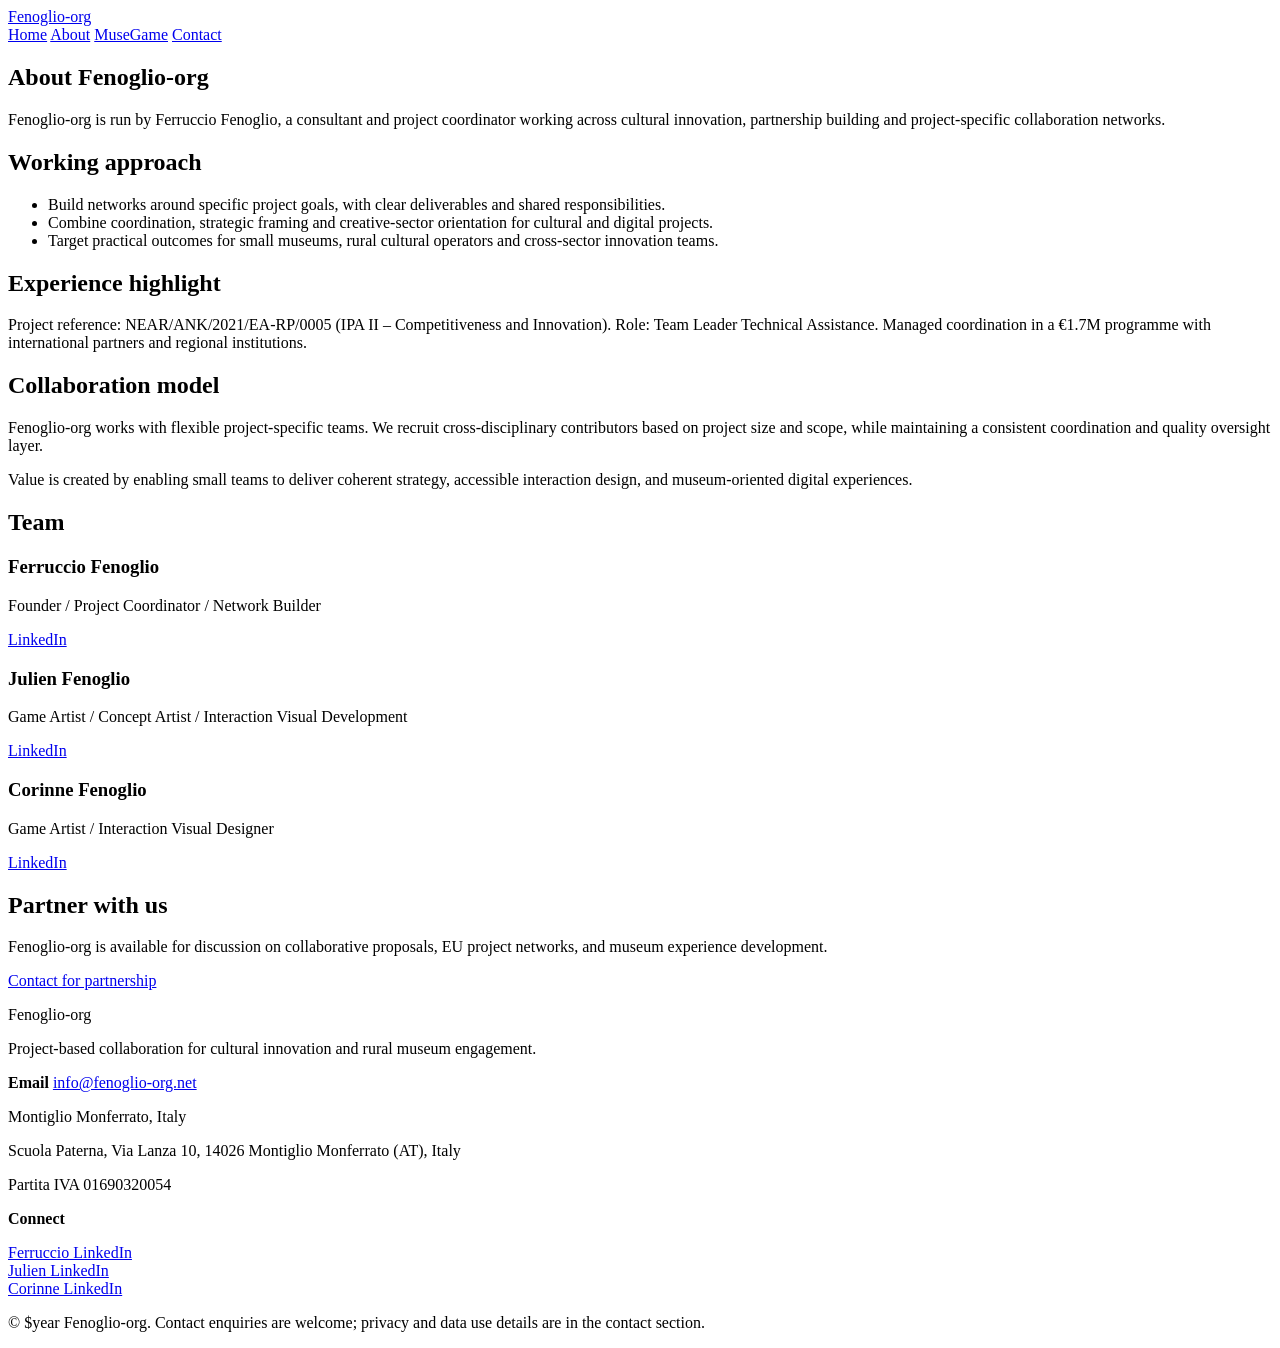
==== about.html @ e25b015b "site creation" ====
﻿<!doctype html>
<html lang="en">
<head>
  <meta charset="utf-8">
  <meta name="viewport" content="width=device-width, initial-scale=1"> 
  <title>About | Fenoglio-org</title>
  <meta name="description" content="About Ferruccio Fenoglio and the Fenoglio-org collaboration model for EU cultural innovation, rural museums and digital interaction." />
  <link rel="canonical" href="https://fenoglio-org.net/about.html" />
  <meta property="og:type" content="website" />
  <meta property="og:title" content="About | Fenoglio-org" />
  <meta property="og:description" content="Learn how Fenoglio-org coordinates networks for culture, creative industries and EU project collaboration." />
  <meta property="og:url" content="https://fenoglio-org.net/about.html" />
  <meta property="og:image" content="https://fenoglio-org.net/assets/img/og-image-placeholder.png" />
  <link rel="icon" href="/assets/img/favicon-placeholder.ico" />
  <link rel="stylesheet" href="/assets/css/style.css" />
</head>
<body>
  <header class="site-header" role="banner">
    <div class="container header-inner">
      <a class="brand" href="/">Fenoglio-org</a>
      <nav class="main-nav" aria-label="Main navigation">
        <a href="/">Home</a>
        <a href="/about.html">About</a>
        <a href="/musegame.html">MuseGame</a>
        <a href="/contact.html" class="btn-secondary">Contact</a>
      </nav>
    </div>
  </header>
  <main id="content">
    <section class="section intro" aria-labelledby="about-title">
      <div class="container">
        <h1 id="about-title">About Fenoglio-org</h1>
        <p>Fenoglio-org is run by Ferruccio Fenoglio, a consultant and project coordinator working across cultural innovation, partnership building and project-specific collaboration networks.</p>
      </div>
    </section>

    <section class="section" aria-labelledby="approach">
      <div class="container">
        <h2 id="approach">Working approach</h2>
        <ul>
          <li>Build networks around specific project goals, with clear deliverables and shared responsibilities.</li>
          <li>Combine coordination, strategic framing and creative-sector orientation for cultural and digital projects.</li>
          <li>Target practical outcomes for small museums, rural cultural operators and cross-sector innovation teams.</li>
        </ul>
      </div>
    </section>

    <section class="section" aria-labelledby="experience-highlight">
      <div class="container">
        <h2 id="experience-highlight">Experience highlight</h2>
        <p>Project reference: NEAR/ANK/2021/EA-RP/0005 (IPA II – Competitiveness and Innovation). Role: Team Leader Technical Assistance. Managed coordination in a €1.7M programme with international partners and regional institutions.</p>
      </div>
    </section>

    <section class="section" aria-labelledby="collaboration-model">
      <div class="container">
        <h2 id="collaboration-model">Collaboration model</h2>
        <p>Fenoglio-org works with flexible project-specific teams. We recruit cross-disciplinary contributors based on project size and scope, while maintaining a consistent coordination and quality oversight layer.</p>
        <p>Value is created by enabling small teams to deliver coherent strategy, accessible interaction design, and museum-oriented digital experiences.</p>
      </div>
    </section>

    <section class="section team" aria-labelledby="team-about">
      <div class="container">
        <h2 id="team-about">Team</h2>
        <div class="cards">
          <article class="card"><h3>Ferruccio Fenoglio</h3><p>Founder / Project Coordinator / Network Builder</p><a href="https://www.linkedin.com/in/ferrucciofenoglio/" target="_blank" rel="noopener">LinkedIn</a></article>
          <article class="card"><h3>Julien Fenoglio</h3><p>Game Artist / Concept Artist / Interaction Visual Development</p><a href="https://www.linkedin.com/in/julfenart" target="_blank" rel="noopener">LinkedIn</a></article>
          <article class="card"><h3>Corinne Fenoglio</h3><p>Game Artist / Interaction Visual Designer</p><a href="https://www.linkedin.com/in/corinne-fenoglio-b84588133/" target="_blank" rel="noopener">LinkedIn</a></article>
        </div>
      </div>
    </section>

    <section class="section cta-end" aria-labelledby="contact-cta-about">
      <div class="container">
        <h2 id="contact-cta-about">Partner with us</h2>
        <p>Fenoglio-org is available for discussion on collaborative proposals, EU project networks, and museum experience development.</p>
        <a class="btn btn-primary" href="/contact.html">Contact for partnership</a>
      </div>
    </section>
  </main>

  <footer class="site-footer" role="contentinfo">
    <div class="container footer-grid">
      <div><p class="brand-footer">Fenoglio-org</p><p>Project-based collaboration for cultural innovation and rural museum engagement.</p></div>
      <div><p><strong>Email</strong> <a href="mailto:info@fenoglio-org.net">info@fenoglio-org.net</a></p><p>Montiglio Monferrato, Italy</p><p>Scuola Paterna, Via Lanza 10, 14026 Montiglio Monferrato (AT), Italy</p><p>Partita IVA 01690320054</p></div>
      <div><p><strong>Connect</strong></p><a href="https://www.linkedin.com/in/ferrucciofenoglio/" target="_blank" rel="noopener">Ferruccio LinkedIn</a><br><a href="https://www.linkedin.com/in/julfenart" target="_blank" rel="noopener">Julien LinkedIn</a><br><a href="https://www.linkedin.com/in/corinne-fenoglio-b84588133/" target="_blank" rel="noopener">Corinne LinkedIn</a></div>
    </div>
    <p class="copyright">© $year Fenoglio-org. Contact enquiries are welcome; privacy and data use details are in the contact section.</p>
  </footer>
  <script src="/assets/js/main.js" defer></script>
</body>
</html>
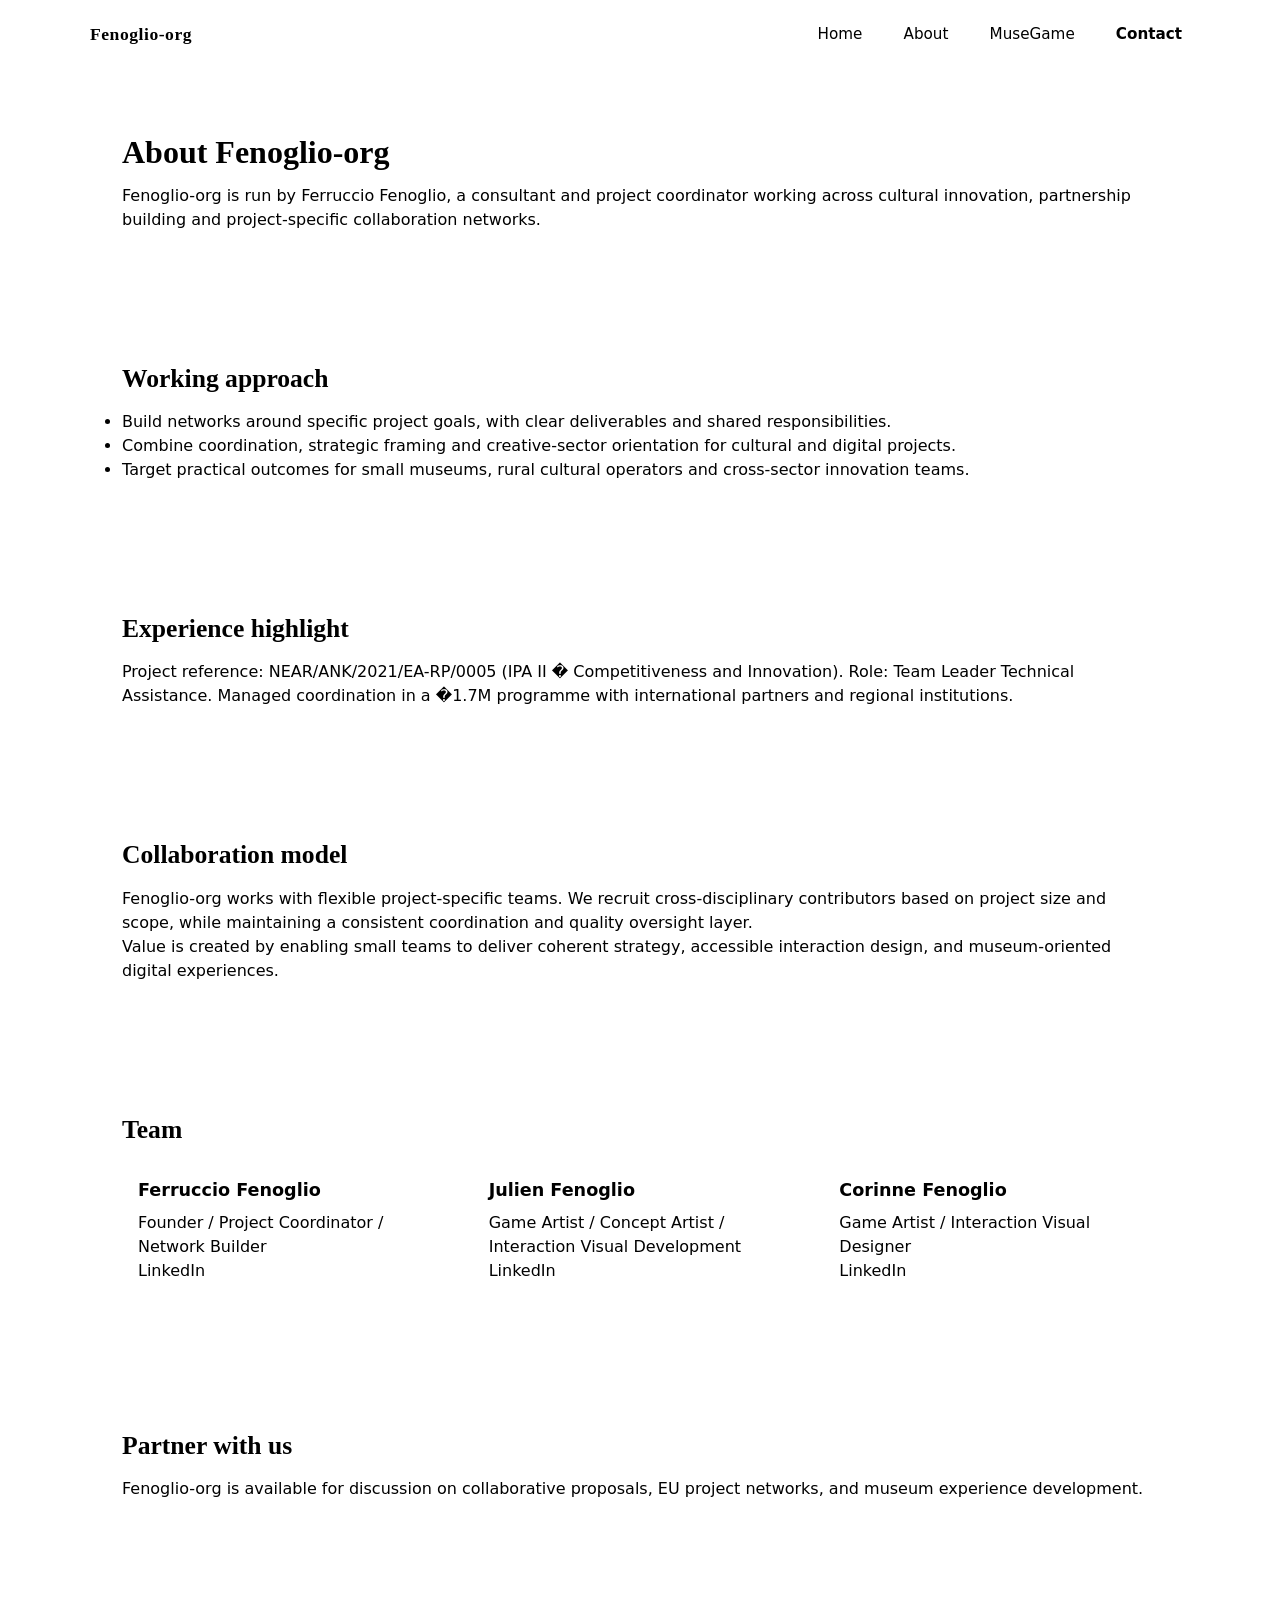
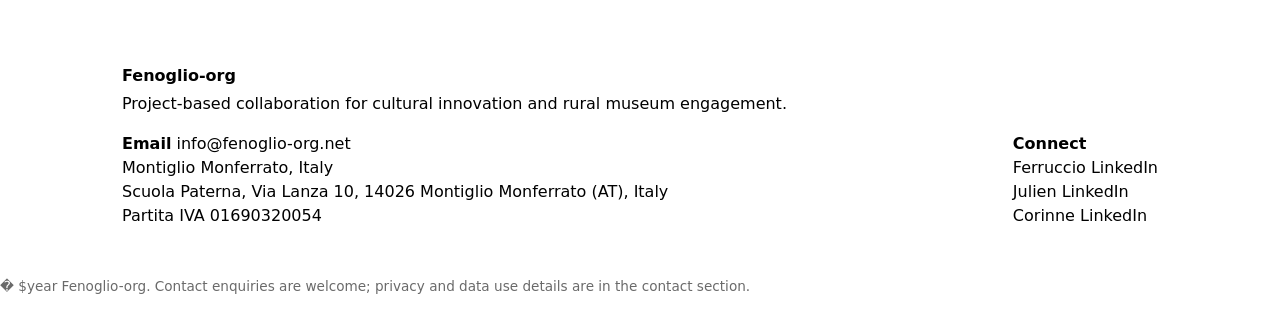
==== commit 2483aece: "corrected style issues" ====
--- a/about.html
+++ b/about.html
@@ -1,4 +1,4 @@
-﻿<!doctype html>
+<!doctype html>
 <html lang="en">
 <head>
   <meta charset="utf-8">
@@ -12,7 +12,7 @@
   <meta property="og:url" content="https://fenoglio-org.net/about.html" />
   <meta property="og:image" content="https://fenoglio-org.net/assets/img/og-image-placeholder.png" />
   <link rel="icon" href="/assets/img/favicon-placeholder.ico" />
-  <link rel="stylesheet" href="/assets/css/style.css" />
+  <link rel="stylesheet" href="assets/css/style.css" />
 </head>
 <body>
   <header class="site-header" role="banner">
@@ -48,7 +48,7 @@
     <section class="section" aria-labelledby="experience-highlight">
       <div class="container">
         <h2 id="experience-highlight">Experience highlight</h2>
-        <p>Project reference: NEAR/ANK/2021/EA-RP/0005 (IPA II – Competitiveness and Innovation). Role: Team Leader Technical Assistance. Managed coordination in a €1.7M programme with international partners and regional institutions.</p>
+        <p>Project reference: NEAR/ANK/2021/EA-RP/0005 (IPA II � Competitiveness and Innovation). Role: Team Leader Technical Assistance. Managed coordination in a �1.7M programme with international partners and regional institutions.</p>
       </div>
     </section>
 
@@ -86,8 +86,8 @@
       <div><p><strong>Email</strong> <a href="mailto:info@fenoglio-org.net">info@fenoglio-org.net</a></p><p>Montiglio Monferrato, Italy</p><p>Scuola Paterna, Via Lanza 10, 14026 Montiglio Monferrato (AT), Italy</p><p>Partita IVA 01690320054</p></div>
       <div><p><strong>Connect</strong></p><a href="https://www.linkedin.com/in/ferrucciofenoglio/" target="_blank" rel="noopener">Ferruccio LinkedIn</a><br><a href="https://www.linkedin.com/in/julfenart" target="_blank" rel="noopener">Julien LinkedIn</a><br><a href="https://www.linkedin.com/in/corinne-fenoglio-b84588133/" target="_blank" rel="noopener">Corinne LinkedIn</a></div>
     </div>
-    <p class="copyright">© $year Fenoglio-org. Contact enquiries are welcome; privacy and data use details are in the contact section.</p>
+    <p class="copyright">� $year Fenoglio-org. Contact enquiries are welcome; privacy and data use details are in the contact section.</p>
   </footer>
-  <script src="/assets/js/main.js" defer></script>
+  <script src="assets/js/main.js" defer></script>
 </body>
 </html>
--- a/assets/css/style.css
+++ b/assets/css/style.css
@@ -0,0 +1,87 @@
+﻿# Fenoglio-org static website
+
+## Structure
+- index.html
+- about.html
+- musegame.html
+- contact.html
+- assets/css/style.css
+- assets/js/main.js
+- assets/img (graphics placeholder)
+- robots.txt
+- sitemap.xml
+
+## Editing text
+- Edit page copy in each HTML file under the `<main>` section.
+- Keep all content semantic and concise.
+
+## Updating abstract graphics
+- Replace or add SVG, PNG files in `assets/img/`.
+- Use CSS shapes provided by `assets/css/style.css` for non-image abstract elements.
+
+## SEO metadata updates
+- Update `<title>`, `<meta name="description">`, `<link rel="canonical">`, and OG meta properties in each page header.
+- `sitemap.xml` should list any new public page URLs.
+- Ensure structured data in `<script type="application/ld+json">` remains valid.
+
+## Google Form configuration
+- In `contact.html`, replace `GOOGLE_FORM_URL_HERE` with the actual Google Form link.
+- Optional: replace the button target and include embed code placeholder where noted with `GOOGLE_FORM_EMBED_HERE` if adding embedded form later.
+
+## Deploying as a static site
+- Copy all files to standard static hosting (Netlify, GitHub Pages, Vercel, etc.).
+- Ensure root domain mapping to `fenoglio-org.net`.
+- Confirm `CNAME` file already exists with `Fenoglio-org.net`.
+
+## Legal/footer updates
+- Update corporate/legal details in all footer sections and contact references.
+- Update privacy note in `contact.html` when full policy text is ready.
+cd 'c:\Users\Ferruccio\Documents\GitHub\fenoglio-org'; @'
+:root {
+  --bg: #f7f3eb;
+  --text: #1a1a1a;
+  --muted: #58585e;
+  --surface: #ffffff;
+  --border: #ccc8c2;
+  --structure: #7d828b;
+  --accent: #265d5f;
+  --accent-soft: #e8f0f1;
+  --shadow: 0 8px 20px rgba(0,0,0,.06);
+  --radius: .6rem;
+}
+*{box-sizing:border-box;margin:0;padding:0}
+html{font-family:Inter,system-ui,-apple-system,Segoe UI,Roboto,Helvetica,Arial,sans-serif;line-height:1.5;background:var(--bg);color:var(--text);scroll-behavior:smooth}
+body{min-height:100vh;display:flex;flex-direction:column;background:var(--bg);color:var(--text)}
+a{color:var(--accent);text-decoration:none}
+a:hover{text-decoration:underline}
+.container{width:clamp(280px,90vw,1100px);margin:0 auto;padding:1.5rem 1rem}
+.site-header{position:sticky;top:0;z-index:20;background:#ffffffcc;backdrop-filter:blur(8px);border-bottom:1px solid var(--border)}
+.header-inner{display:flex;align-items:center;justify-content:space-between;padding:.8rem 0}
+.brand{font-weight:700;font-size:1.1rem;letter-spacing:.03em;color:var(--text);font-family:"Georgia","Times New Roman",serif;}
+.main-nav a{margin-left:1.05rem;font-size:.95rem;color:var(--muted);padding:.45rem .5rem;border-radius:.35rem}
+.main-nav a:hover,.main-nav a:focus-visible{color:var(--text);background:var(--accent-soft);outline:2px solid #7ab0b3;outline-offset:2px}
+.btn,.btn-secondary{display:inline-block;font-weight:600;padding:.6rem 1rem;border-radius:.5rem;transition:.2s ease;background:var(--accent);color:#fff;border:1px solid var(--accent)}
+.btn:hover,.btn:focus-visible{background:#1f4c51;box-shadow:0 6px 14px rgba(0,0,0,.15);outline:none}
+.btn-outline{background:transparent;color:var(--accent);border:1px solid var(--accent);}
+.btn-outline:hover{background:var(--accent-soft);}
+.btn-secondary{background:transparent;color:var(--text);border:1px solid var(--border)}
+.section{padding:2rem 0;border-bottom:1px solid var(--border);opacity:0;transform:translateY(20px);transition:opacity .5s ease, transform .5s ease}
+.section.visible{opacity:1;transform:translateY(0)}
+.section-primary{padding:3rem 0 2rem;background:var(--surface);border-bottom:1px solid var(--border)}
+.label{font-size:.85rem;letter-spacing:.08em;text-transform:uppercase;color:var(--muted);margin-bottom:.75rem}
+h1{font-size:clamp(1.5rem,2.5vw,2.4rem);font-weight:700;line-height:1.2;margin-bottom:.75rem;font-family:"Georgia","Times New Roman",serif}
+h2{font-size:clamp(1.3rem,2vw,1.8rem);font-weight:700;margin-bottom:.75rem;font-family:"Georgia","Times New Roman",serif}
+h3{font-size:1.1rem;margin-bottom:.45rem}
+p,li{color:var(--muted);font-size:1rem}
+.actions .btn{margin-right:.8rem}
+.focus-grid .cards,.team .cards,.field-grid{display:grid;gap:1rem}
+.card,.field-card{background:var(--surface);border:1px solid var(--border);border-radius:var(--radius);padding:1rem;box-shadow:var(--shadow)}
+.feature-card{border-color:var(--accent)}
+.footer-grid{display:flex;flex-wrap:wrap;gap:1rem;justify-content:space-between}
+.site-footer{margin-top:auto;padding:1.5rem 0;background:#fff;border-top:1px solid var(--border)}
+.brand-footer{font-weight:700;font-size:1rem;margin-bottom:.25rem}
+.copyright{font-size:.85rem;color:#6a6a6a;margin-top:1rem}
+@media (min-width:768px){.container{padding:2rem}.focus-grid .cards,.team .cards{grid-template-columns:repeat(3,minmax(0,1fr))}.field-grid{grid-template-columns:repeat(2,minmax(0,1fr))}.main-nav a{margin-left:1.25rem}.header-inner{padding:1rem 0}}
+@media (max-width:767px){.main-nav{display:flex;flex-wrap:wrap;gap:.4rem;margin-top:.5rem}.header-inner{flex-direction:column;align-items:flex-start}.site-footer{font-size:.94rem}.focus-grid .cards,.team .cards,.field-grid{grid-template-columns:1fr}}
+:focus-visible{outline:2px solid #245a5d;outline-offset:2px}
+@media (prefers-reduced-motion:reduce){*{transition-duration:0.01ms!important;animation-duration:0.01ms!important}} 
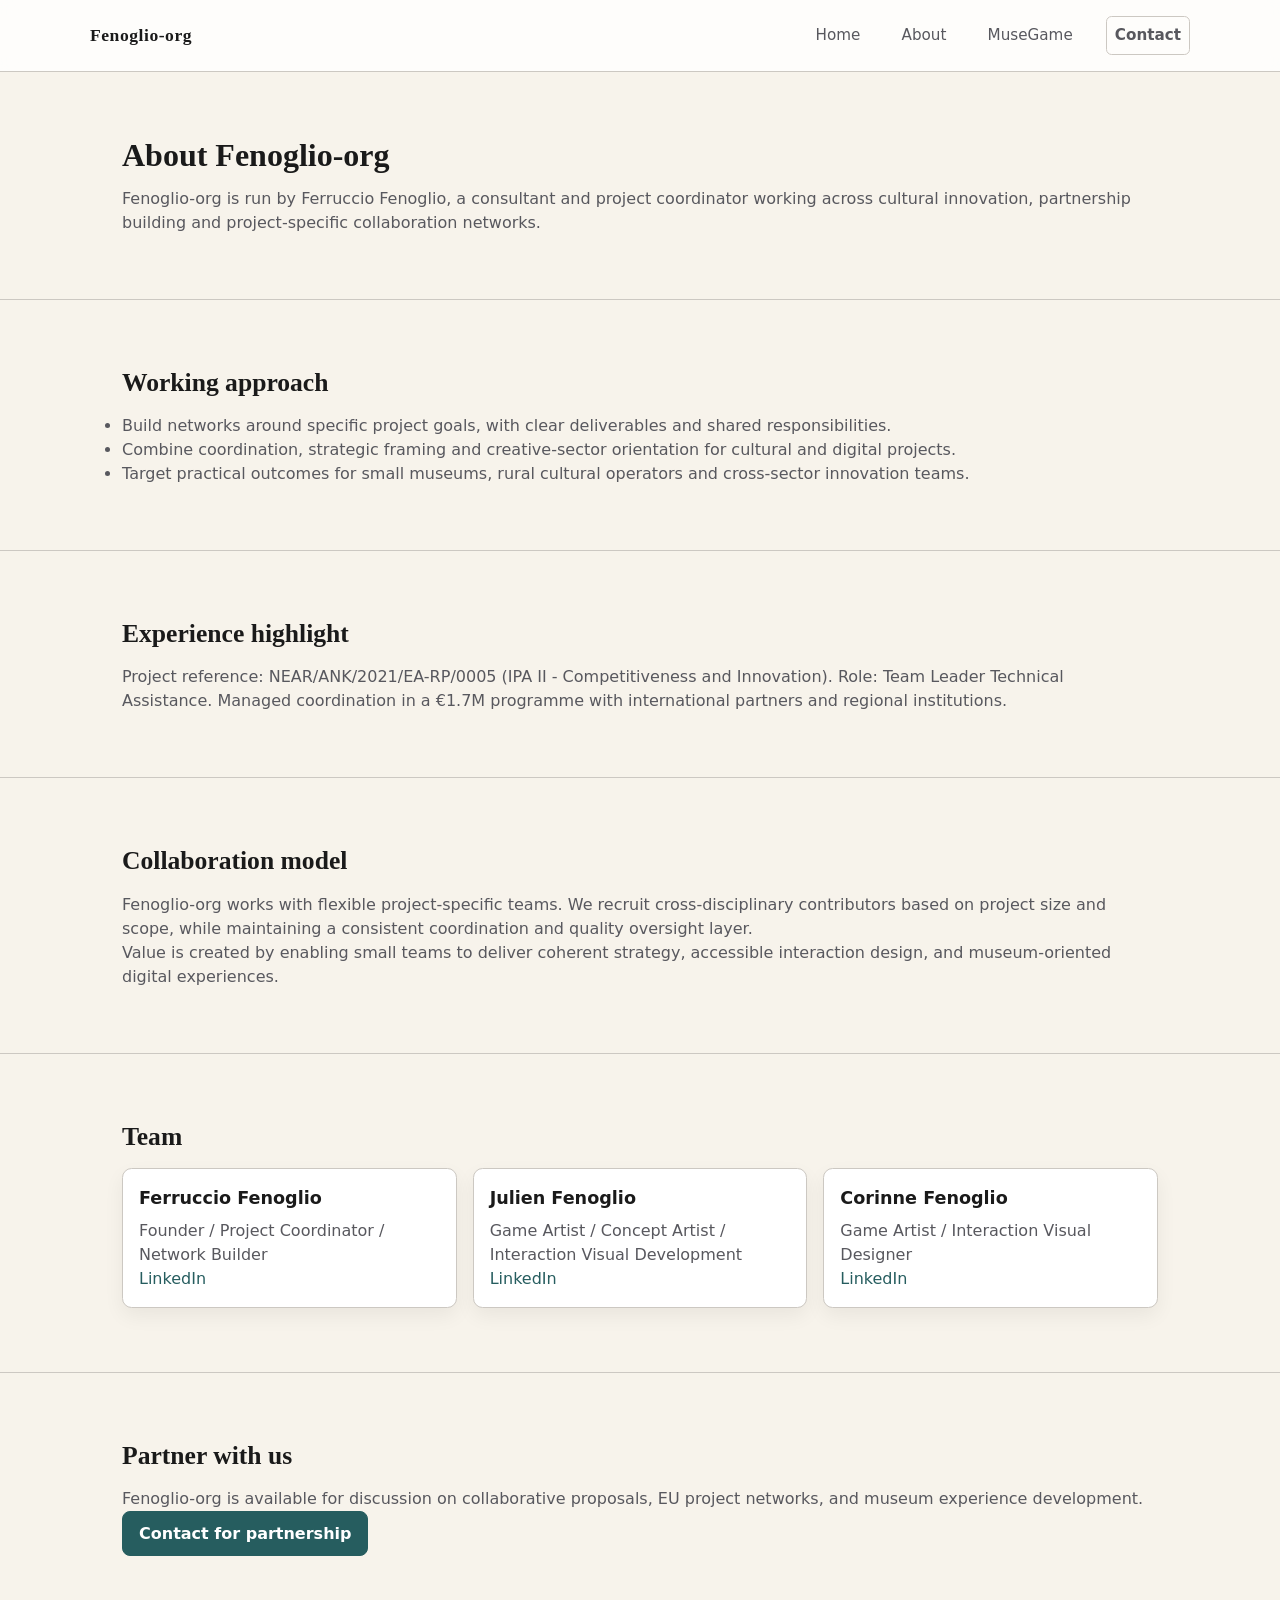
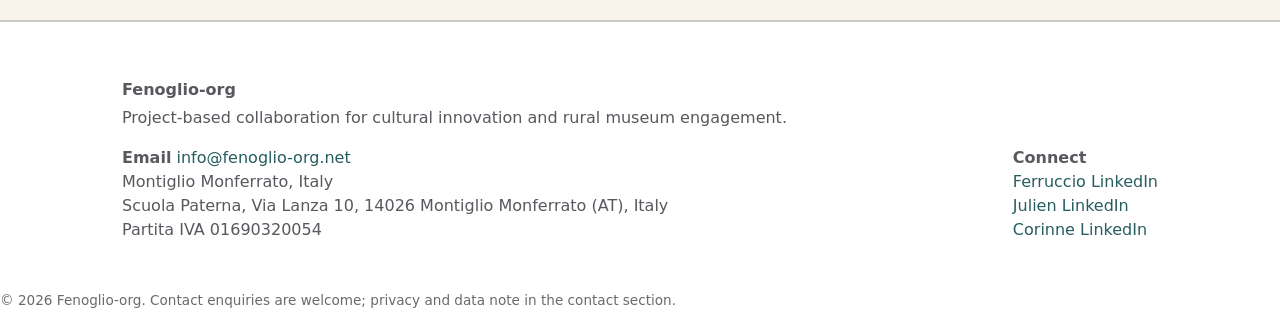
==== commit 330b3350: "corrections 2" ====
--- a/about.html
+++ b/about.html
@@ -48,7 +48,7 @@
     <section class="section" aria-labelledby="experience-highlight">
       <div class="container">
         <h2 id="experience-highlight">Experience highlight</h2>
-        <p>Project reference: NEAR/ANK/2021/EA-RP/0005 (IPA II � Competitiveness and Innovation). Role: Team Leader Technical Assistance. Managed coordination in a �1.7M programme with international partners and regional institutions.</p>
+        <p>Project reference: NEAR/ANK/2021/EA-RP/0005 (IPA II - Competitiveness and Innovation). Role: Team Leader Technical Assistance. Managed coordination in a €1.7M programme with international partners and regional institutions.</p>
       </div>
     </section>
 
@@ -86,7 +86,7 @@
       <div><p><strong>Email</strong> <a href="mailto:info@fenoglio-org.net">info@fenoglio-org.net</a></p><p>Montiglio Monferrato, Italy</p><p>Scuola Paterna, Via Lanza 10, 14026 Montiglio Monferrato (AT), Italy</p><p>Partita IVA 01690320054</p></div>
       <div><p><strong>Connect</strong></p><a href="https://www.linkedin.com/in/ferrucciofenoglio/" target="_blank" rel="noopener">Ferruccio LinkedIn</a><br><a href="https://www.linkedin.com/in/julfenart" target="_blank" rel="noopener">Julien LinkedIn</a><br><a href="https://www.linkedin.com/in/corinne-fenoglio-b84588133/" target="_blank" rel="noopener">Corinne LinkedIn</a></div>
     </div>
-    <p class="copyright">� $year Fenoglio-org. Contact enquiries are welcome; privacy and data use details are in the contact section.</p>
+    <p class="copyright">© 2026 Fenoglio-org. Contact enquiries are welcome; privacy and data use details are in the contact section.</p>
   </footer>
   <script src="assets/js/main.js" defer></script>
 </body>
--- a/assets/css/style.css
+++ b/assets/css/style.css
@@ -1,43 +1,4 @@
-﻿# Fenoglio-org static website
-
-## Structure
-- index.html
-- about.html
-- musegame.html
-- contact.html
-- assets/css/style.css
-- assets/js/main.js
-- assets/img (graphics placeholder)
-- robots.txt
-- sitemap.xml
-
-## Editing text
-- Edit page copy in each HTML file under the `<main>` section.
-- Keep all content semantic and concise.
-
-## Updating abstract graphics
-- Replace or add SVG, PNG files in `assets/img/`.
-- Use CSS shapes provided by `assets/css/style.css` for non-image abstract elements.
-
-## SEO metadata updates
-- Update `<title>`, `<meta name="description">`, `<link rel="canonical">`, and OG meta properties in each page header.
-- `sitemap.xml` should list any new public page URLs.
-- Ensure structured data in `<script type="application/ld+json">` remains valid.
-
-## Google Form configuration
-- In `contact.html`, replace `GOOGLE_FORM_URL_HERE` with the actual Google Form link.
-- Optional: replace the button target and include embed code placeholder where noted with `GOOGLE_FORM_EMBED_HERE` if adding embedded form later.
-
-## Deploying as a static site
-- Copy all files to standard static hosting (Netlify, GitHub Pages, Vercel, etc.).
-- Ensure root domain mapping to `fenoglio-org.net`.
-- Confirm `CNAME` file already exists with `Fenoglio-org.net`.
-
-## Legal/footer updates
-- Update corporate/legal details in all footer sections and contact references.
-- Update privacy note in `contact.html` when full policy text is ready.
-cd 'c:\Users\Ferruccio\Documents\GitHub\fenoglio-org'; @'
-:root {
+﻿:root {
   --bg: #f7f3eb;
   --text: #1a1a1a;
   --muted: #58585e;
@@ -84,4 +45,4 @@
 @media (min-width:768px){.container{padding:2rem}.focus-grid .cards,.team .cards{grid-template-columns:repeat(3,minmax(0,1fr))}.field-grid{grid-template-columns:repeat(2,minmax(0,1fr))}.main-nav a{margin-left:1.25rem}.header-inner{padding:1rem 0}}
 @media (max-width:767px){.main-nav{display:flex;flex-wrap:wrap;gap:.4rem;margin-top:.5rem}.header-inner{flex-direction:column;align-items:flex-start}.site-footer{font-size:.94rem}.focus-grid .cards,.team .cards,.field-grid{grid-template-columns:1fr}}
 :focus-visible{outline:2px solid #245a5d;outline-offset:2px}
-@media (prefers-reduced-motion:reduce){*{transition-duration:0.01ms!important;animation-duration:0.01ms!important}} 
+@media (prefers-reduced-motion:reduce){*{transition-duration:0.01ms!important;animation-duration:0.01ms!important}}
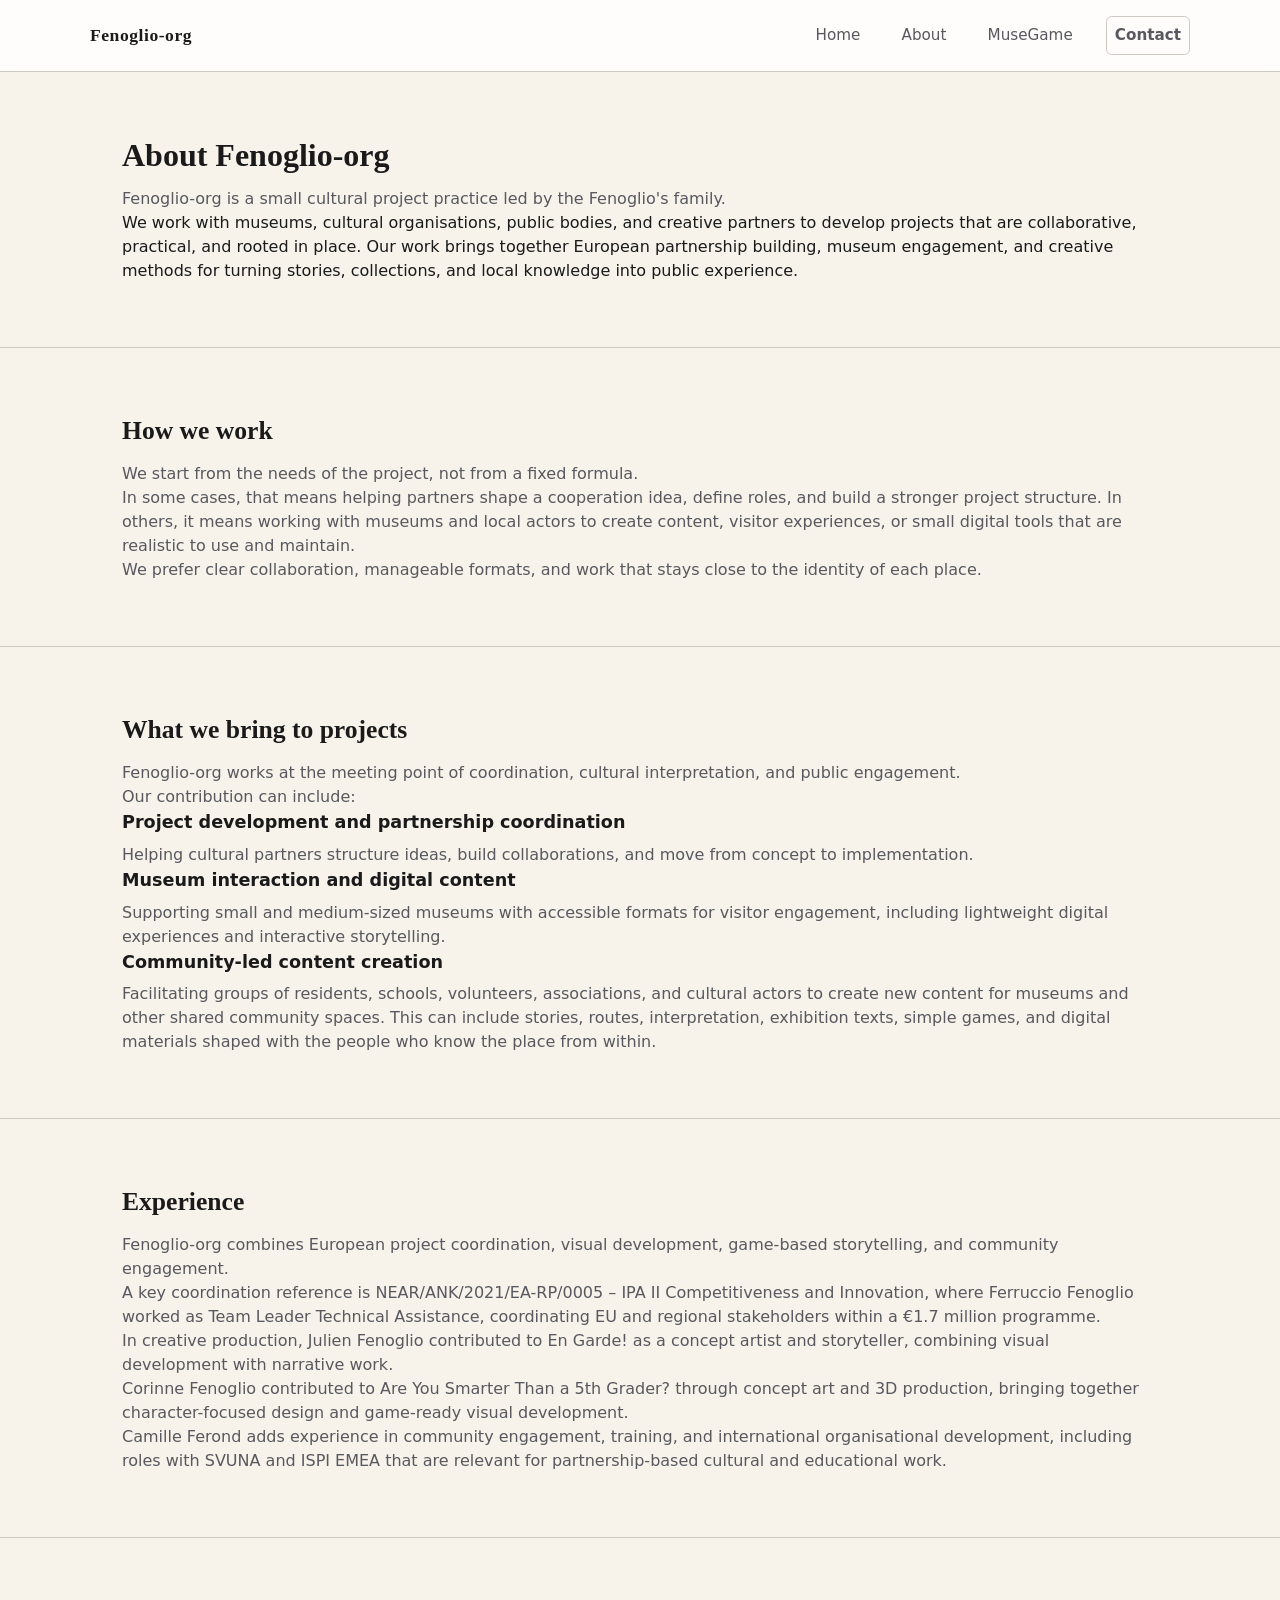
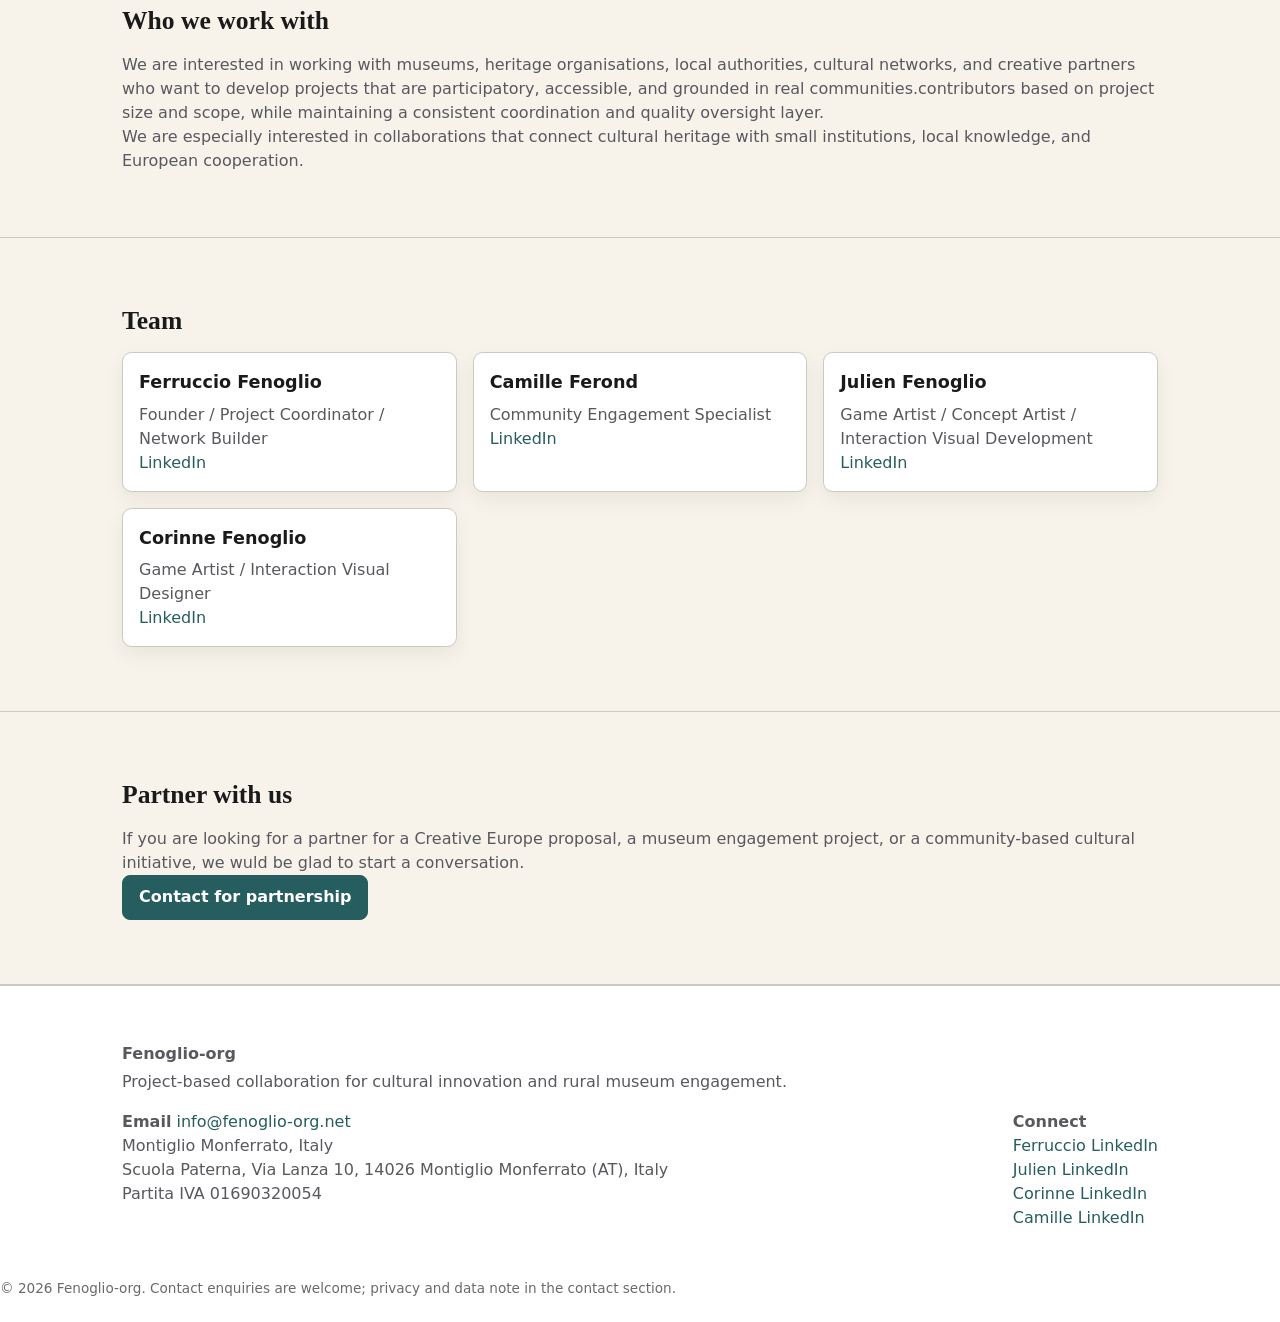
==== commit 1ce67852: "edited about page and added Camille' Linkedin" ====
--- a/about.html
+++ b/about.html
@@ -30,33 +30,50 @@
     <section class="section intro" aria-labelledby="about-title">
       <div class="container">
         <h1 id="about-title">About Fenoglio-org</h1>
-        <p>Fenoglio-org is run by Ferruccio Fenoglio, a consultant and project coordinator working across cultural innovation, partnership building and project-specific collaboration networks.</p>
+        <p>Fenoglio-org is a small cultural project practice led by the Fenoglio's family.</p>
+  We work with museums, cultural organisations, public bodies, and creative partners to develop projects that are collaborative, practical, and rooted in place. Our work brings together European partnership building, museum engagement, and creative methods for turning stories, collections, and local knowledge into public experience.</p>
       </div>
     </section>
 
     <section class="section" aria-labelledby="approach">
       <div class="container">
-        <h2 id="approach">Working approach</h2>
-        <ul>
-          <li>Build networks around specific project goals, with clear deliverables and shared responsibilities.</li>
-          <li>Combine coordination, strategic framing and creative-sector orientation for cultural and digital projects.</li>
-          <li>Target practical outcomes for small museums, rural cultural operators and cross-sector innovation teams.</li>
-        </ul>
+        <h2 id="approach">How we work</h2>
+        <p>We start from the needs of the project, not from a fixed formula.</p>
+        <p>In some cases, that means helping partners shape a cooperation idea, define roles, and build a stronger project structure. In others, it means working with museums and local actors to create content, visitor experiences, or small digital tools that are realistic to use and maintain.</p>
+        <p>We prefer clear collaboration, manageable formats, and work that stays close to the identity of each place.</p>
       </div>
     </section>
 
-    <section class="section" aria-labelledby="experience-highlight">
+    <section class="section" aria-labelledby="what-we-bring">
       <div class="container">
-        <h2 id="experience-highlight">Experience highlight</h2>
-        <p>Project reference: NEAR/ANK/2021/EA-RP/0005 (IPA II - Competitiveness and Innovation). Role: Team Leader Technical Assistance. Managed coordination in a €1.7M programme with international partners and regional institutions.</p>
+        <h2 id="what-we-bring">What we bring to projects</h2>
+        <p>Fenoglio-org works at the meeting point of coordination, cultural interpretation, and public engagement.</p>
+        <p>Our contribution can include:</p>
+        <h3>Project development and partnership coordination</h3>
+        <p>Helping cultural partners structure ideas, build collaborations, and move from concept to implementation.</p>
+        <h3>Museum interaction and digital content</h3>
+        <p>Supporting small and medium-sized museums with accessible formats for visitor engagement, including lightweight digital experiences and interactive storytelling.</p>
+        <h3>Community-led content creation</h3>
+        <p>Facilitating groups of residents, schools, volunteers, associations, and cultural actors to create new content for museums and other shared community spaces. This can include stories, routes, interpretation, exhibition texts, simple games, and digital materials shaped with the people who know the place from within.</p>
+      </div>
+    </section>
+
+    <section class="section" aria-labelledby="experience">
+      <div class="container">
+        <h2 id="experience">Experience</h2>         
+        <p>Fenoglio-org combines European project coordination, visual development, game-based storytelling, and community engagement.</p>
+        <p>A key coordination reference is NEAR/ANK/2021/EA-RP/0005 – IPA II Competitiveness and Innovation, where Ferruccio Fenoglio worked as Team Leader Technical Assistance, coordinating EU and regional stakeholders within a €1.7 million programme.</p>
+        <p>In creative production, Julien Fenoglio contributed to En Garde! as a concept artist and storyteller, combining visual development with narrative work.</p>
+        <p>Corinne Fenoglio contributed to Are You Smarter Than a 5th Grader? through concept art and 3D production, bringing together character-focused design and game-ready visual development.</p>
+        <p>Camille Ferond adds experience in community engagement, training, and international organisational development, including roles with SVUNA and ISPI EMEA that are relevant for partnership-based cultural and educational work.</p>
       </div>
     </section>
 
     <section class="section" aria-labelledby="collaboration-model">
       <div class="container">
-        <h2 id="collaboration-model">Collaboration model</h2>
-        <p>Fenoglio-org works with flexible project-specific teams. We recruit cross-disciplinary contributors based on project size and scope, while maintaining a consistent coordination and quality oversight layer.</p>
-        <p>Value is created by enabling small teams to deliver coherent strategy, accessible interaction design, and museum-oriented digital experiences.</p>
+        <h2 id="collaboration-model">Who we work with</h2>
+        <p>We are interested in working with museums, heritage organisations, local authorities, cultural networks, and creative partners who want to develop projects that are participatory, accessible, and grounded in real communities.contributors based on project size and scope, while maintaining a consistent coordination and quality oversight layer.</p>
+        <p>We are especially interested in collaborations that connect cultural heritage with small institutions, local knowledge, and European cooperation.</p>
       </div>
     </section>
 
@@ -65,6 +82,7 @@
         <h2 id="team-about">Team</h2>
         <div class="cards">
           <article class="card"><h3>Ferruccio Fenoglio</h3><p>Founder / Project Coordinator / Network Builder</p><a href="https://www.linkedin.com/in/ferrucciofenoglio/" target="_blank" rel="noopener">LinkedIn</a></article>
+          <article class="card"><h3>Camille Ferond</h3><p>Community Engagement Specialist</p><a href="https://www.linkedin.com/in/camille-ferond-cpt-proficiency-and-business-plan-implementation-accelerator/" target="_blank" rel="noopener">LinkedIn</a></article>
           <article class="card"><h3>Julien Fenoglio</h3><p>Game Artist / Concept Artist / Interaction Visual Development</p><a href="https://www.linkedin.com/in/julfenart" target="_blank" rel="noopener">LinkedIn</a></article>
           <article class="card"><h3>Corinne Fenoglio</h3><p>Game Artist / Interaction Visual Designer</p><a href="https://www.linkedin.com/in/corinne-fenoglio-b84588133/" target="_blank" rel="noopener">LinkedIn</a></article>
         </div>
@@ -74,7 +92,7 @@
     <section class="section cta-end" aria-labelledby="contact-cta-about">
       <div class="container">
         <h2 id="contact-cta-about">Partner with us</h2>
-        <p>Fenoglio-org is available for discussion on collaborative proposals, EU project networks, and museum experience development.</p>
+        <p>If you are looking for a partner for a Creative Europe proposal, a museum engagement project, or a community-based cultural initiative, we wuld be glad to start a conversation.</p>
         <a class="btn btn-primary" href="/contact.html">Contact for partnership</a>
       </div>
     </section>
@@ -84,7 +102,7 @@
     <div class="container footer-grid">
       <div><p class="brand-footer">Fenoglio-org</p><p>Project-based collaboration for cultural innovation and rural museum engagement.</p></div>
       <div><p><strong>Email</strong> <a href="mailto:info@fenoglio-org.net">info@fenoglio-org.net</a></p><p>Montiglio Monferrato, Italy</p><p>Scuola Paterna, Via Lanza 10, 14026 Montiglio Monferrato (AT), Italy</p><p>Partita IVA 01690320054</p></div>
-      <div><p><strong>Connect</strong></p><a href="https://www.linkedin.com/in/ferrucciofenoglio/" target="_blank" rel="noopener">Ferruccio LinkedIn</a><br><a href="https://www.linkedin.com/in/julfenart" target="_blank" rel="noopener">Julien LinkedIn</a><br><a href="https://www.linkedin.com/in/corinne-fenoglio-b84588133/" target="_blank" rel="noopener">Corinne LinkedIn</a></div>
+      <div><p><strong>Connect</strong></p><a href="https://www.linkedin.com/in/ferrucciofenoglio/" target="_blank" rel="noopener">Ferruccio LinkedIn</a><br><a href="https://www.linkedin.com/in/julfenart" target="_blank" rel="noopener">Julien LinkedIn</a><br><a href="https://www.linkedin.com/in/corinne-fenoglio-b84588133/" target="_blank" rel="noopener">Corinne LinkedIn</a><br><a href="https://www.linkedin.com/in/camille-ferond-cpt-proficiency-and-business-plan-implementation-accelerator/" target="_blank" rel="noopener">Camille LinkedIn</a></div>
     </div>
     <p class="copyright">© 2026 Fenoglio-org. Contact enquiries are welcome; privacy and data use details are in the contact section.</p>
   </footer>
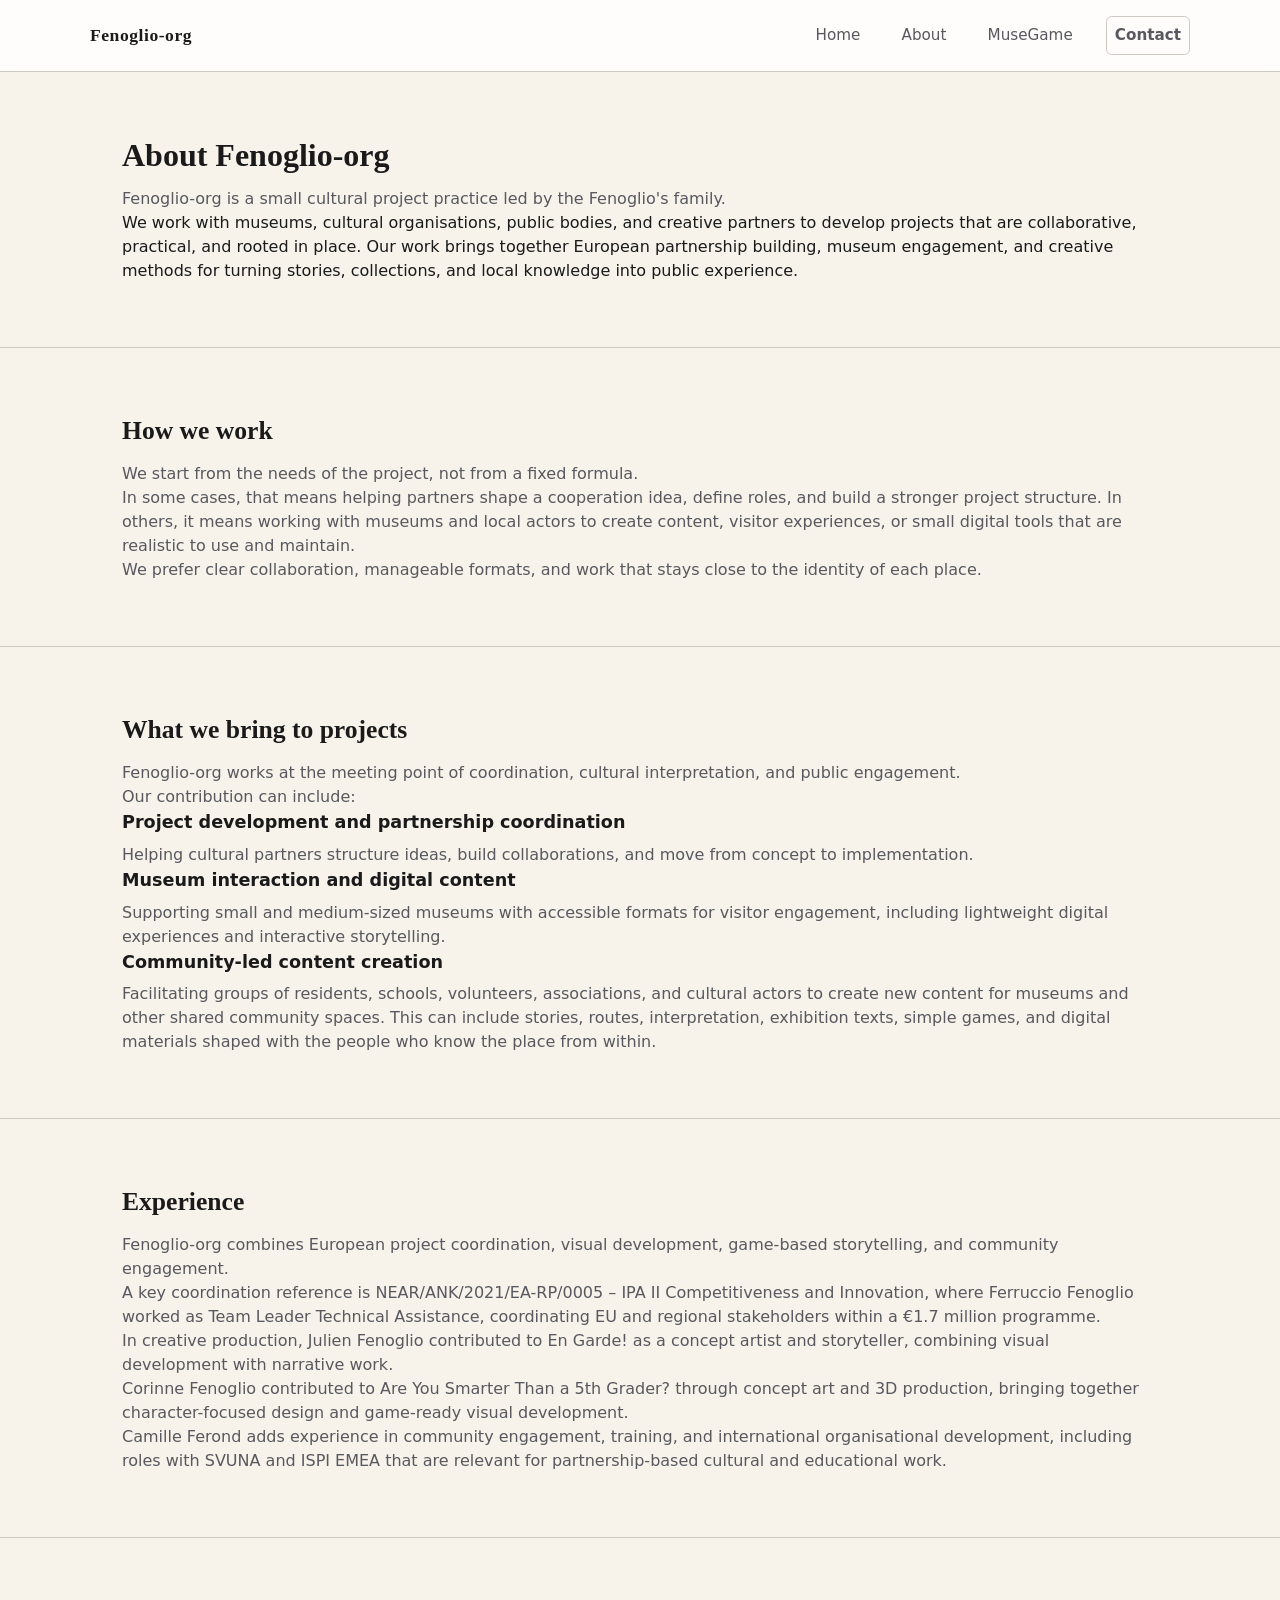
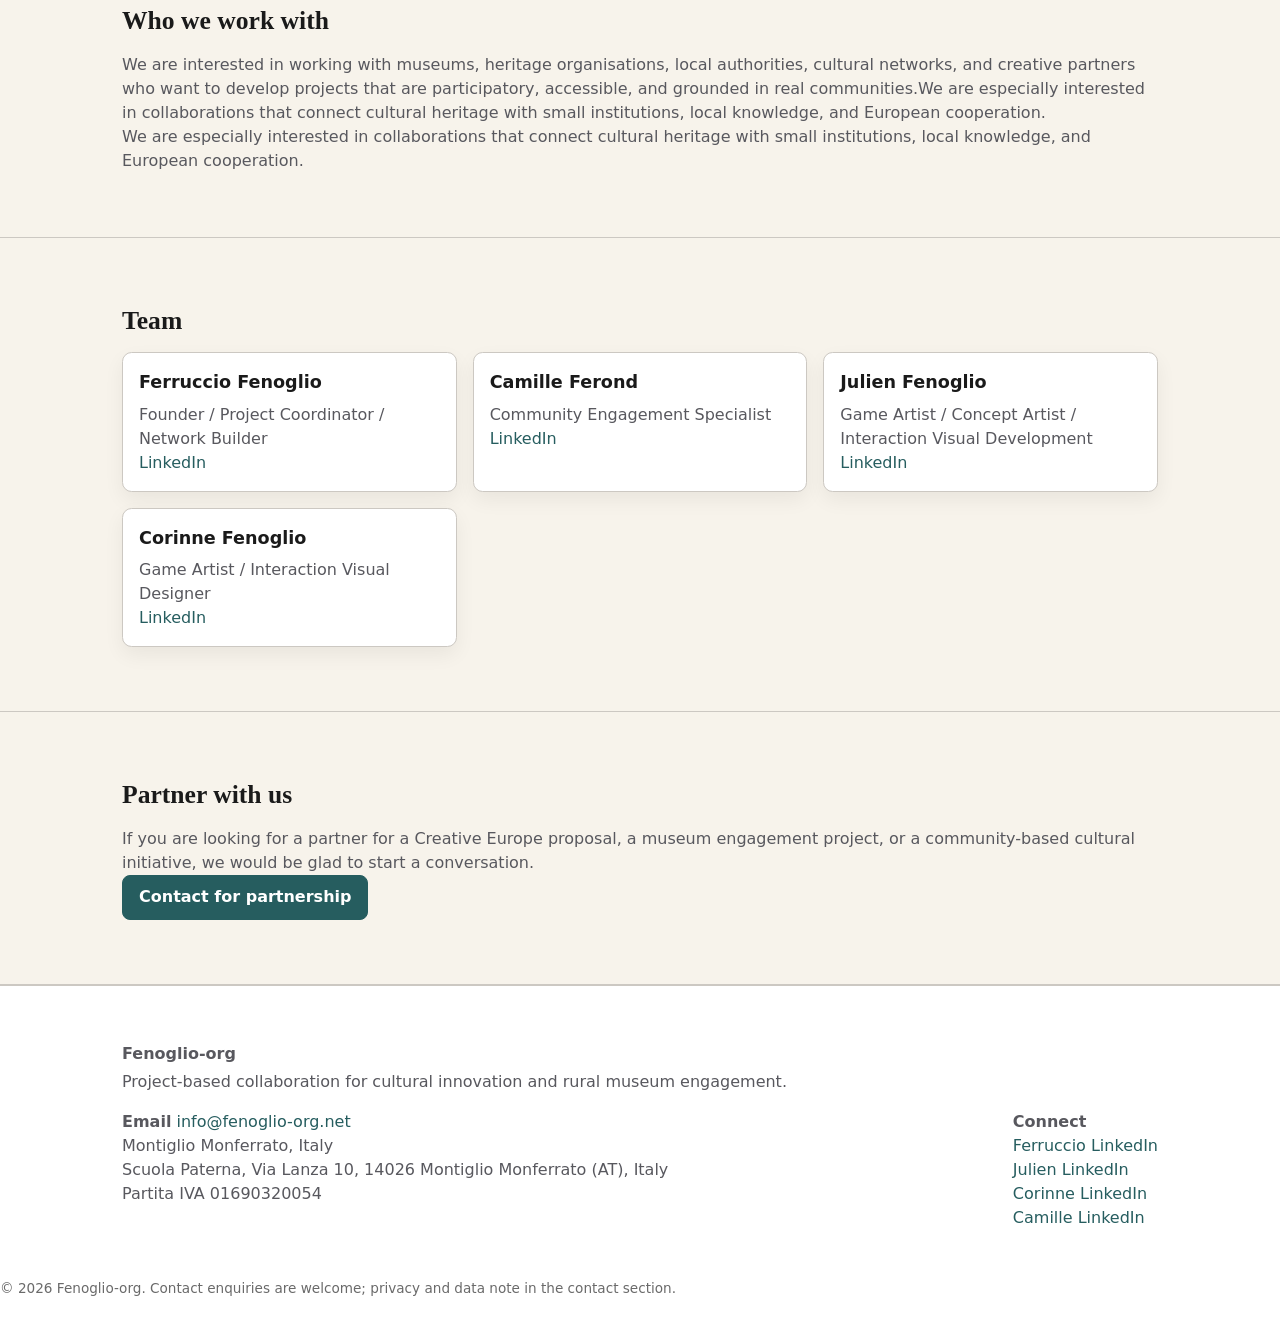
==== commit d958d43b: "corrected errors in about.html" ====
--- a/about.html
+++ b/about.html
@@ -72,7 +72,7 @@
     <section class="section" aria-labelledby="collaboration-model">
       <div class="container">
         <h2 id="collaboration-model">Who we work with</h2>
-        <p>We are interested in working with museums, heritage organisations, local authorities, cultural networks, and creative partners who want to develop projects that are participatory, accessible, and grounded in real communities.contributors based on project size and scope, while maintaining a consistent coordination and quality oversight layer.</p>
+        <p>We are interested in working with museums, heritage organisations, local authorities, cultural networks, and creative partners who want to develop projects that are participatory, accessible, and grounded in real communities.We are especially interested in collaborations that connect cultural heritage with small institutions, local knowledge, and European cooperation.</p>
         <p>We are especially interested in collaborations that connect cultural heritage with small institutions, local knowledge, and European cooperation.</p>
       </div>
     </section>
@@ -92,7 +92,7 @@
     <section class="section cta-end" aria-labelledby="contact-cta-about">
       <div class="container">
         <h2 id="contact-cta-about">Partner with us</h2>
-        <p>If you are looking for a partner for a Creative Europe proposal, a museum engagement project, or a community-based cultural initiative, we wuld be glad to start a conversation.</p>
+        <p>If you are looking for a partner for a Creative Europe proposal, a museum engagement project, or a community-based cultural initiative, we would be glad to start a conversation.</p>
         <a class="btn btn-primary" href="/contact.html">Contact for partnership</a>
       </div>
     </section>
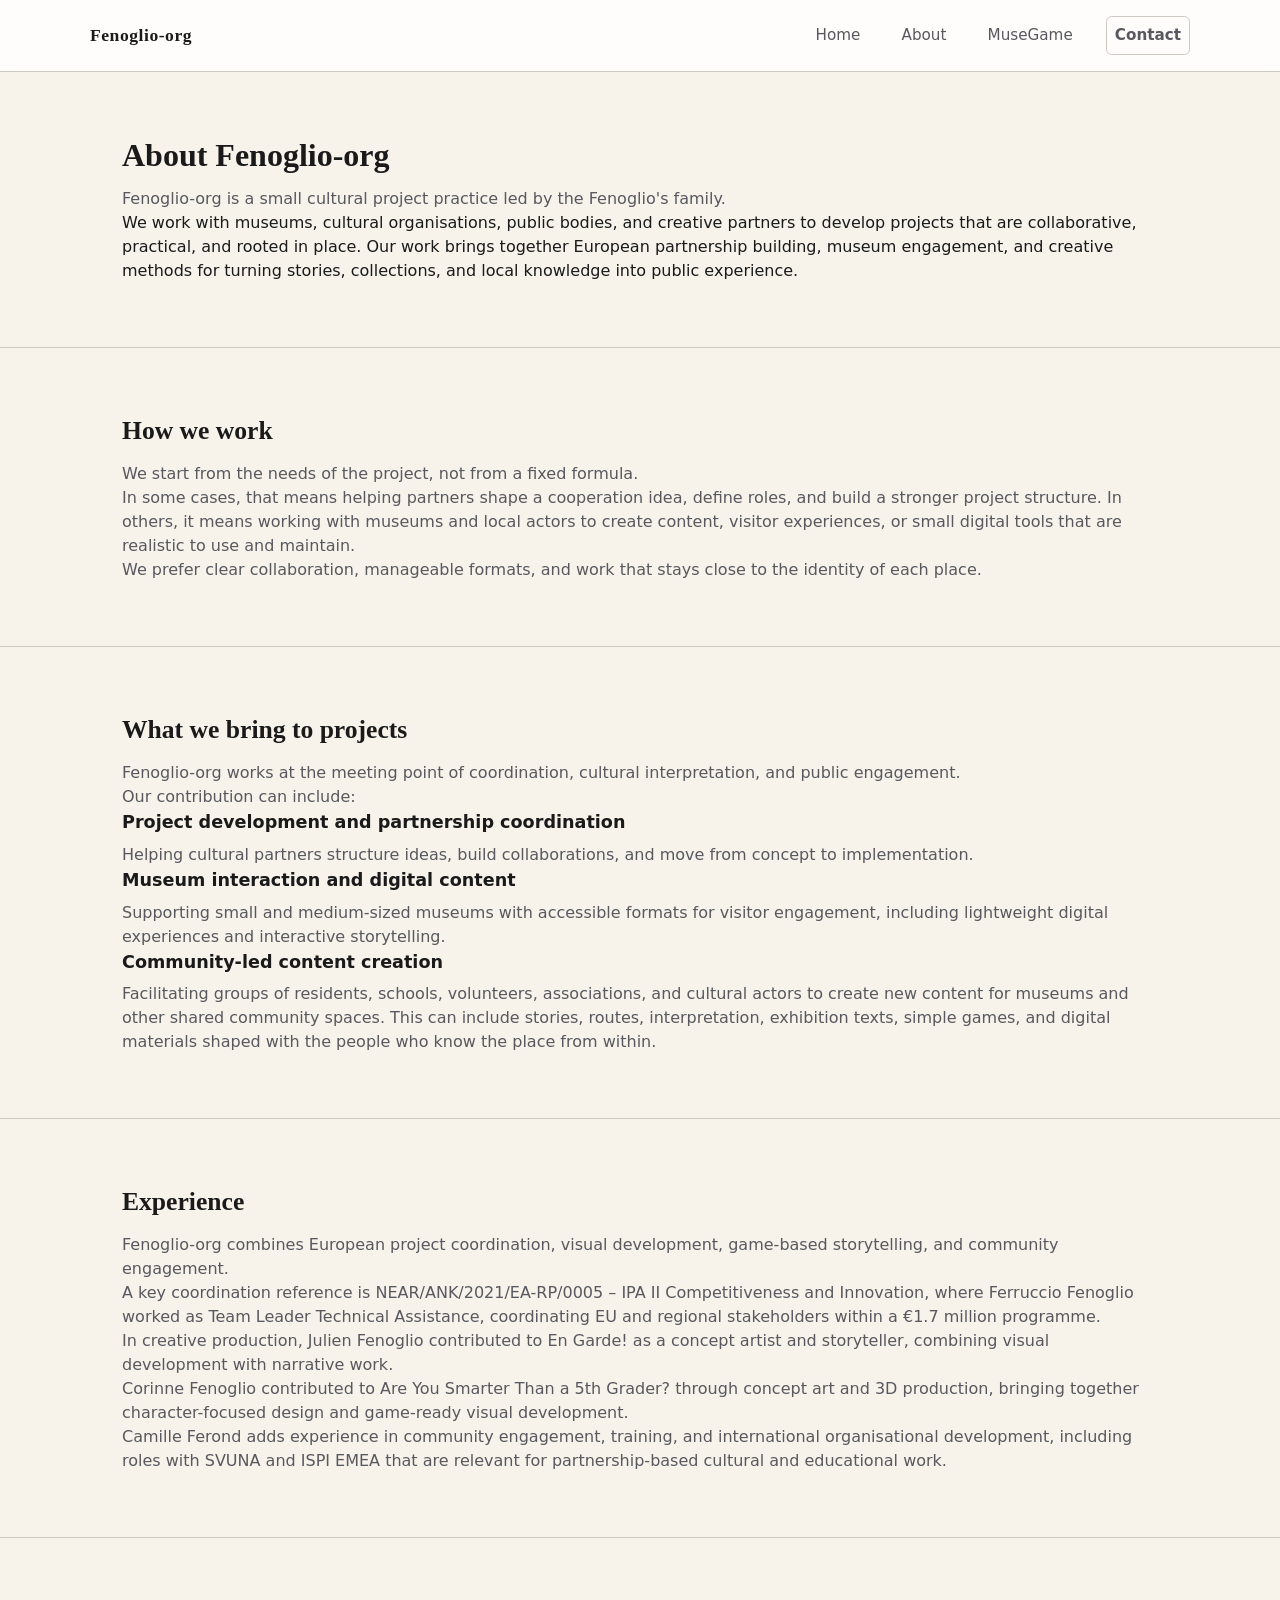
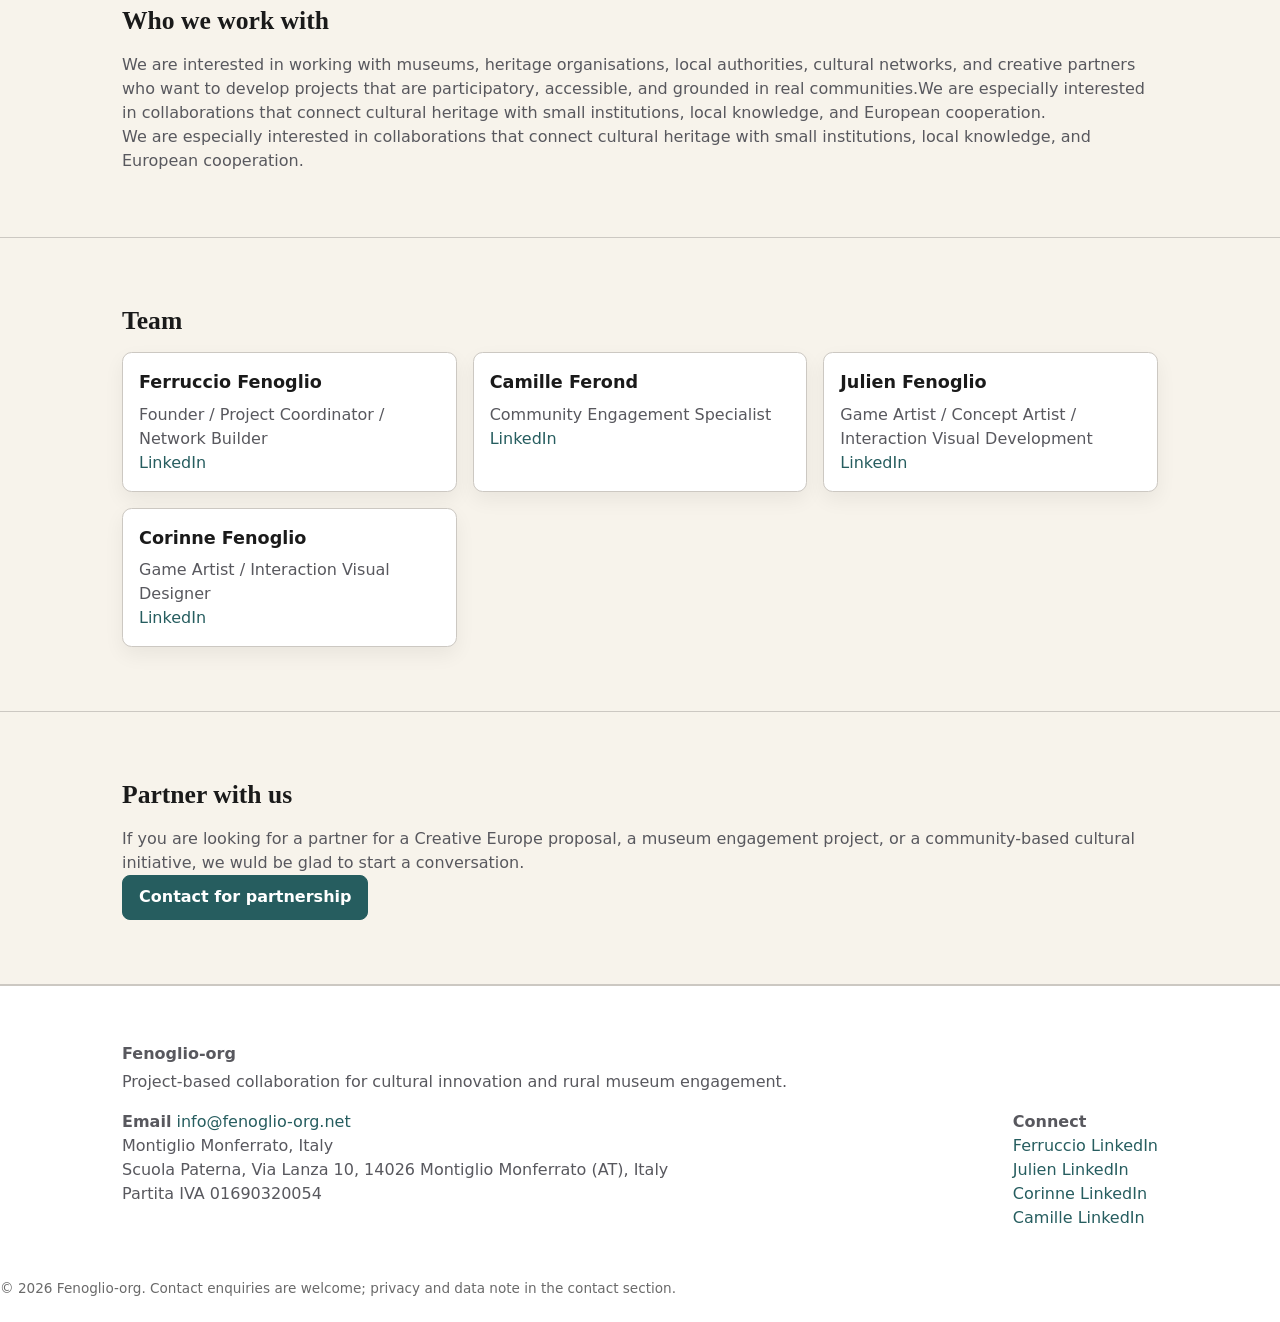
==== commit 3d2d424e: "cerrected the about page" ====
--- a/about.html
+++ b/about.html
@@ -92,7 +92,7 @@
     <section class="section cta-end" aria-labelledby="contact-cta-about">
       <div class="container">
         <h2 id="contact-cta-about">Partner with us</h2>
-        <p>If you are looking for a partner for a Creative Europe proposal, a museum engagement project, or a community-based cultural initiative, we would be glad to start a conversation.</p>
+        <p>If you are looking for a partner for a Creative Europe proposal, a museum engagement project, or a community-based cultural initiative, we wuld be glad to start a conversation.</p>
         <a class="btn btn-primary" href="/contact.html">Contact for partnership</a>
       </div>
     </section>
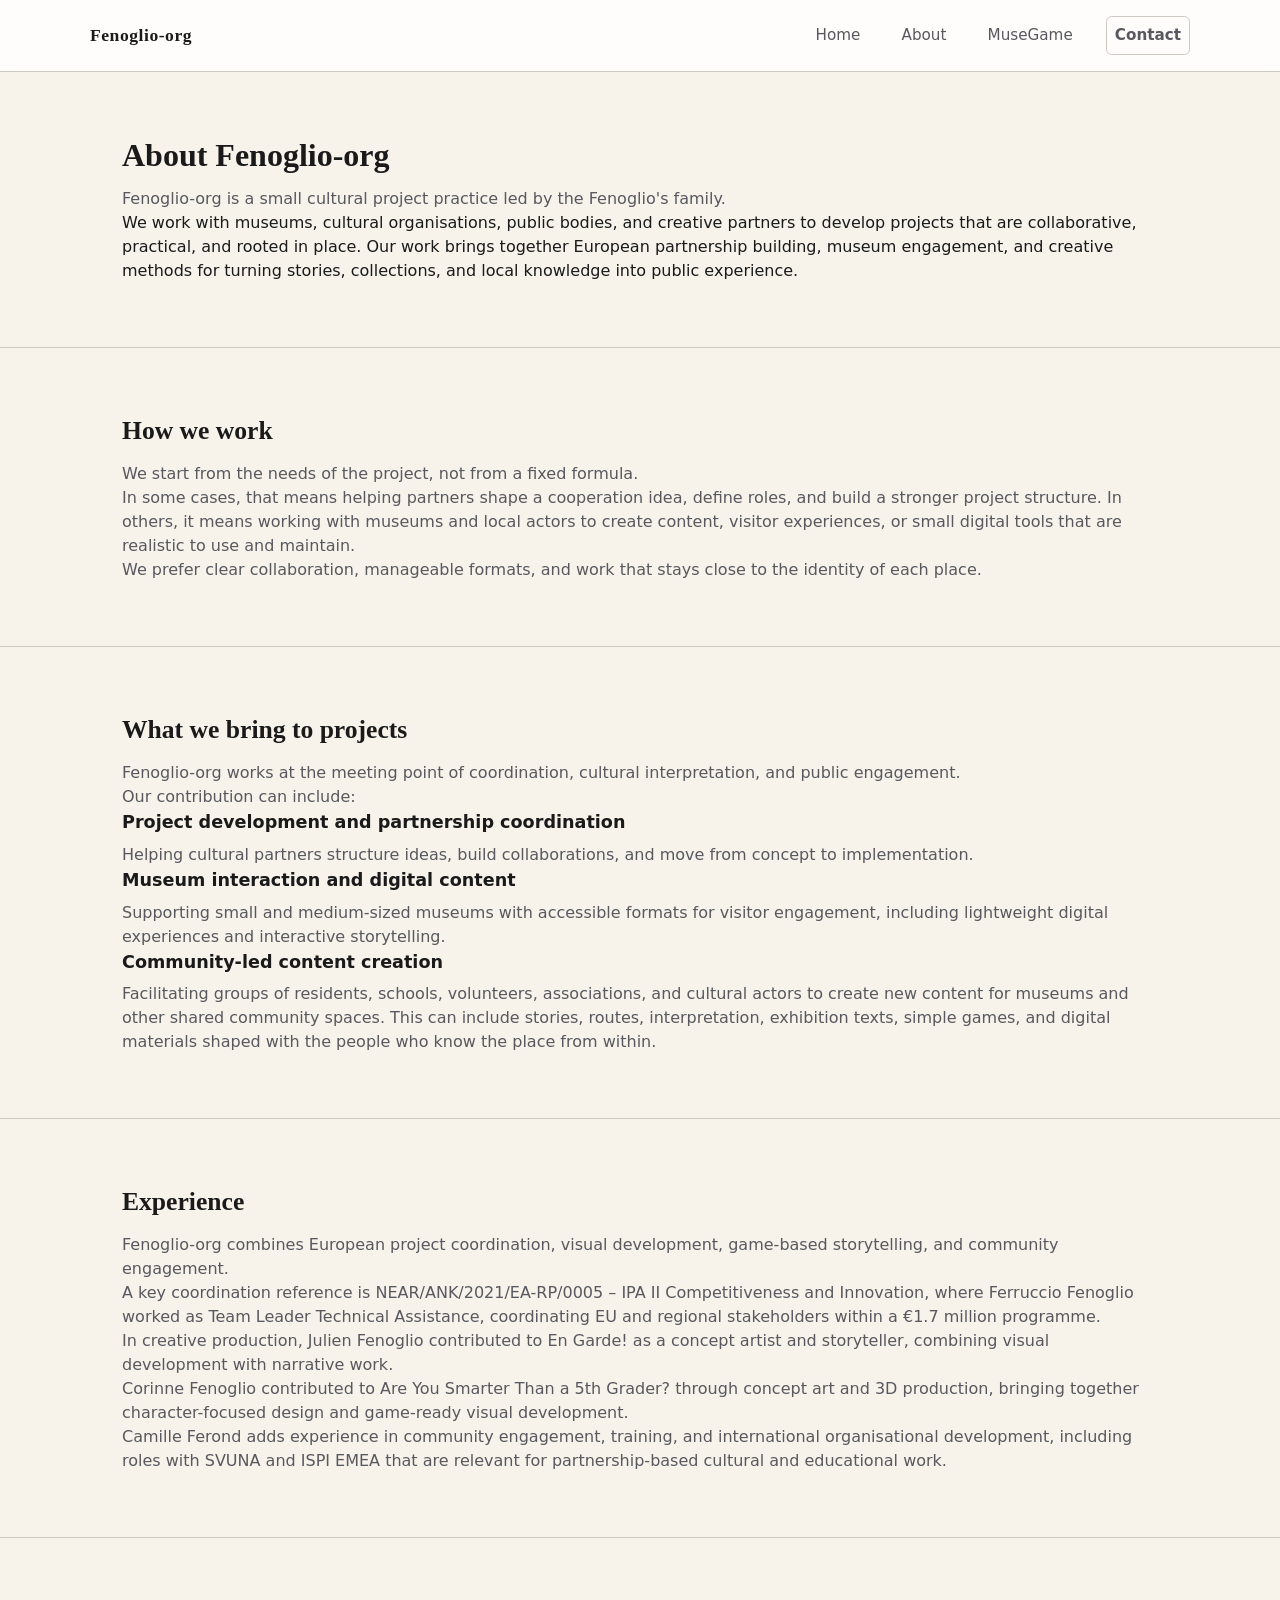
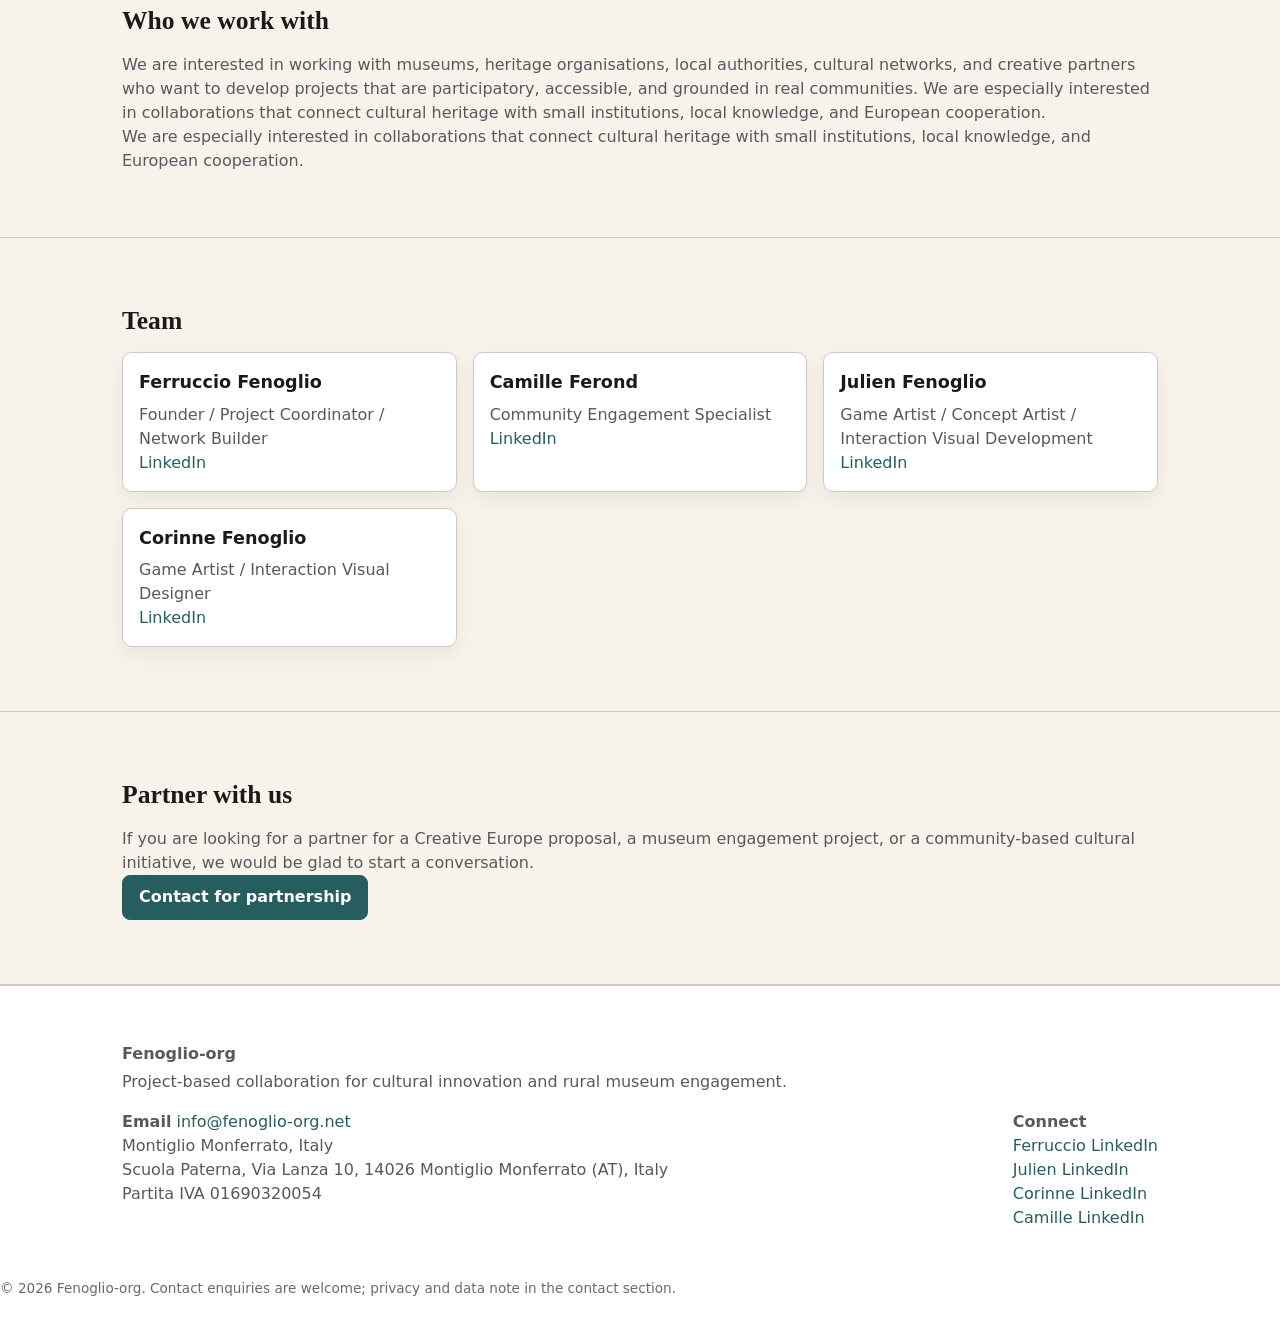
==== commit 4ecc446e: "added space" ====
--- a/about.html
+++ b/about.html
@@ -72,7 +72,7 @@
     <section class="section" aria-labelledby="collaboration-model">
       <div class="container">
         <h2 id="collaboration-model">Who we work with</h2>
-        <p>We are interested in working with museums, heritage organisations, local authorities, cultural networks, and creative partners who want to develop projects that are participatory, accessible, and grounded in real communities.We are especially interested in collaborations that connect cultural heritage with small institutions, local knowledge, and European cooperation.</p>
+        <p>We are interested in working with museums, heritage organisations, local authorities, cultural networks, and creative partners who want to develop projects that are participatory, accessible, and grounded in real communities. We are especially interested in collaborations that connect cultural heritage with small institutions, local knowledge, and European cooperation.</p>
         <p>We are especially interested in collaborations that connect cultural heritage with small institutions, local knowledge, and European cooperation.</p>
       </div>
     </section>
@@ -92,7 +92,7 @@
     <section class="section cta-end" aria-labelledby="contact-cta-about">
       <div class="container">
         <h2 id="contact-cta-about">Partner with us</h2>
-        <p>If you are looking for a partner for a Creative Europe proposal, a museum engagement project, or a community-based cultural initiative, we wuld be glad to start a conversation.</p>
+        <p>If you are looking for a partner for a Creative Europe proposal, a museum engagement project, or a community-based cultural initiative, we would be glad to start a conversation.</p>
         <a class="btn btn-primary" href="/contact.html">Contact for partnership</a>
       </div>
     </section>
